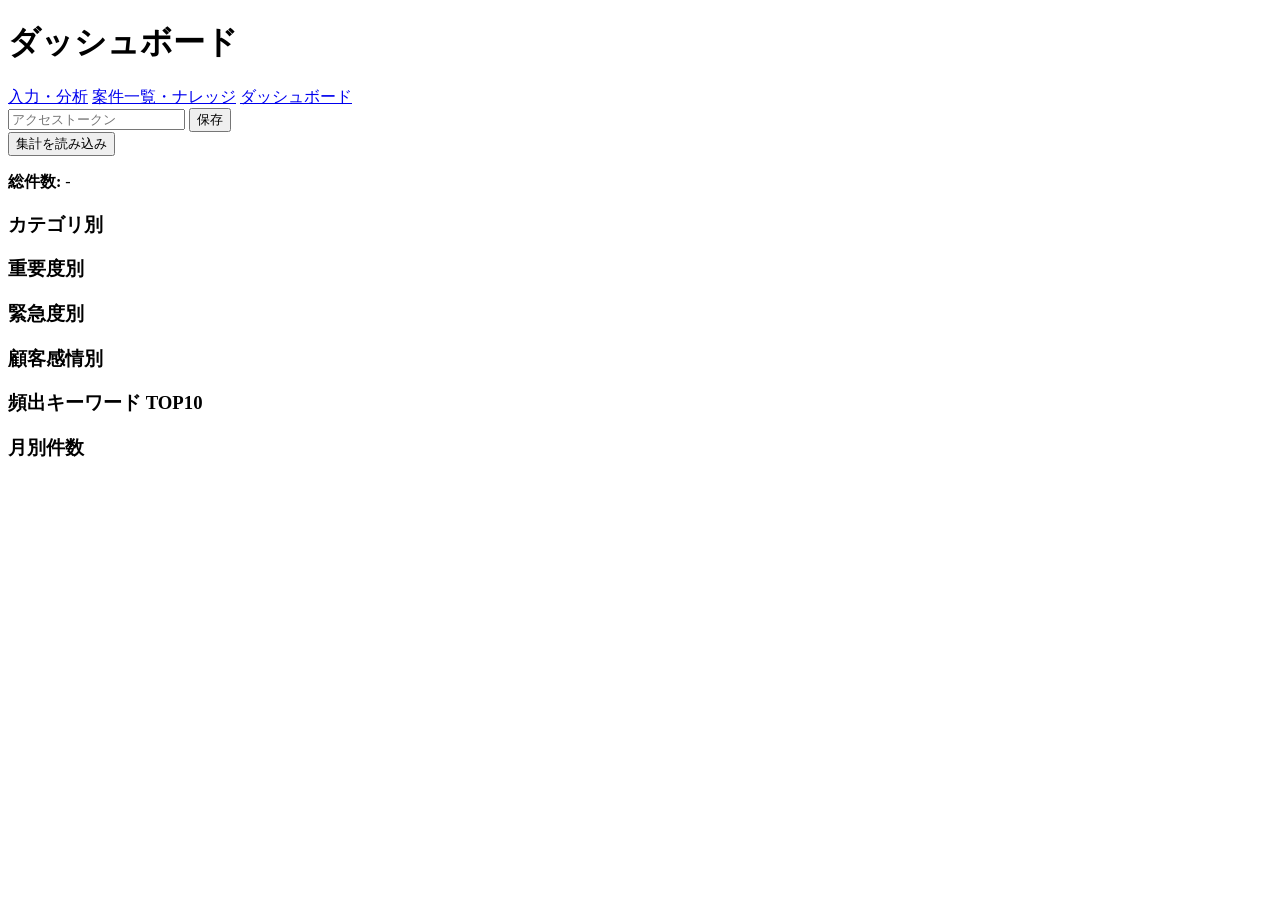
==== dashboard.html @ efa2e3e8 "Create dashboard.html" ====
<!DOCTYPE html>
<html lang="ja">
<head>
  <meta charset="UTF-8" />
  <meta name="viewport" content="width=device-width,initial-scale=1" />
  <title>ダッシュボード</title>
  <link rel="stylesheet" href="style.css" />
</head>
<body>
  <header class="topbar">
    <h1>ダッシュボード</h1>
    <nav>
      <a href="index.html">入力・分析</a>
      <a href="list.html">案件一覧・ナレッジ</a>
      <a href="dashboard.html" class="active">ダッシュボード</a>
    </nav>
    <div class="token-area">
      <input type="password" id="token" placeholder="アクセストークン" />
      <button id="saveToken">保存</button>
    </div>
  </header>

  <main class="container">
    <section class="card">
      <button id="loadBtn" class="primary">集計を読み込み</button>
      <p><strong>総件数:</strong> <span id="total">-</span></p>
      <div class="grid2">
        <div><h3>カテゴリ別</h3><div id="byCategory"></div></div>
        <div><h3>重要度別</h3><div id="bySeverity"></div></div>
        <div><h3>緊急度別</h3><div id="byUrgency"></div></div>
        <div><h3>顧客感情別</h3><div id="bySentiment"></div></div>
        <div><h3>頻出キーワード TOP10</h3><div id="keywords"></div></div>
        <div><h3>月別件数</h3><div id="monthly"></div></div>
      </div>
    </section>
  </main>

  <script src="dashboard.js"></script>
</body>
</html>
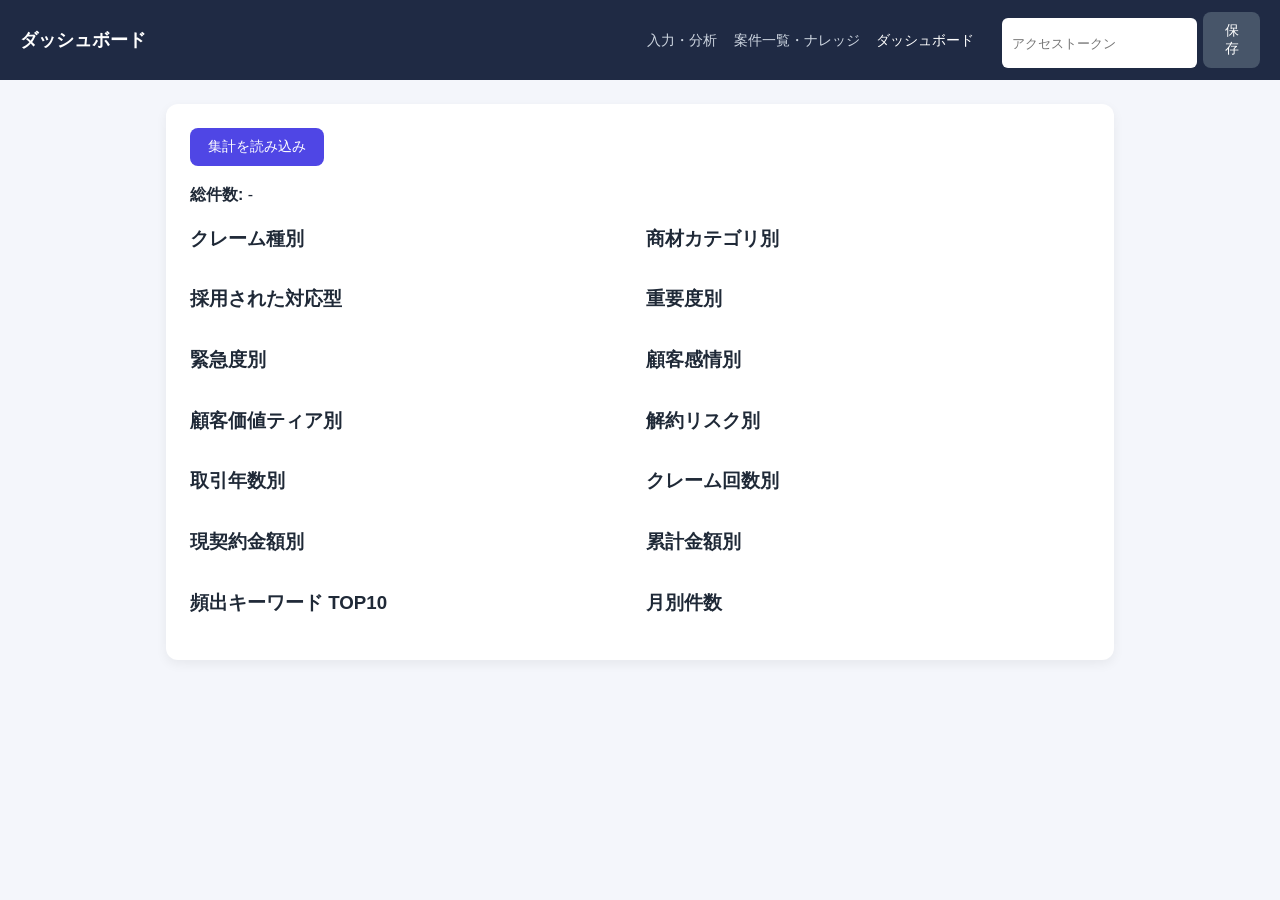
==== commit 28a5976b: "Update dashboard.html" ====
--- a/dashboard.html
+++ b/dashboard.html
@@ -25,10 +25,18 @@
       <button id="loadBtn" class="primary">集計を読み込み</button>
       <p><strong>総件数:</strong> <span id="total">-</span></p>
       <div class="grid2">
-        <div><h3>カテゴリ別</h3><div id="byCategory"></div></div>
+        <div><h3>クレーム種別</h3><div id="byClaimCategory"></div></div>
+        <div><h3>商材カテゴリ別</h3><div id="byProductCategory"></div></div>
+        <div><h3>採用された対応型</h3><div id="byAdoptedType"></div></div>
         <div><h3>重要度別</h3><div id="bySeverity"></div></div>
         <div><h3>緊急度別</h3><div id="byUrgency"></div></div>
         <div><h3>顧客感情別</h3><div id="bySentiment"></div></div>
+        <div><h3>顧客価値ティア別</h3><div id="byValueTier"></div></div>
+        <div><h3>解約リスク別</h3><div id="byChurnRisk"></div></div>
+        <div><h3>取引年数別</h3><div id="byTenure"></div></div>
+        <div><h3>クレーム回数別</h3><div id="byClaimCount"></div></div>
+        <div><h3>現契約金額別</h3><div id="byCurrentAmount"></div></div>
+        <div><h3>累計金額別</h3><div id="byTotalAmount"></div></div>
         <div><h3>頻出キーワード TOP10</h3><div id="keywords"></div></div>
         <div><h3>月別件数</h3><div id="monthly"></div></div>
       </div>
--- a/style.css
+++ b/style.css
@@ -0,0 +1,95 @@
+* { box-sizing: border-box; }
+body {
+  margin: 0;
+  font-family: -apple-system, "Helvetica Neue", "Hiragino Sans", sans-serif;
+  background: #f4f6fb;
+  color: #1f2937;
+  line-height: 1.6;
+}
+.topbar {
+  background: #1f2a44;
+  color: #fff;
+  padding: 12px 20px;
+  display: flex;
+  align-items: center;
+  gap: 16px;
+  flex-wrap: wrap;
+}
+.topbar h1 { margin: 0; font-size: 18px; flex: 1; }
+.topbar nav a {
+  color: #cdd5e0;
+  text-decoration: none;
+  margin-right: 12px;
+  font-size: 14px;
+}
+.topbar nav a.active, .topbar nav a:hover { color: #fff; }
+.token-area { display: flex; gap: 6px; }
+.token-area input {
+  padding: 6px 10px; border: 0; border-radius: 6px;
+  font-size: 13px;
+}
+.container { max-width: 980px; margin: 24px auto; padding: 0 16px; }
+.card {
+  background: #fff; border-radius: 12px; padding: 24px;
+  box-shadow: 0 4px 12px rgba(0,0,0,.06);
+  margin-bottom: 16px;
+}
+h2, h3 { margin-top: 0; }
+label { display: block; margin-bottom: 14px; font-weight: 600; font-size: 14px; }
+input, textarea, select {
+  width: 100%; padding: 10px;
+  border: 1px solid #cbd5e1; border-radius: 8px;
+  font-size: 14px; margin-top: 6px;
+  font-family: inherit;
+}
+button {
+  background: #475569; color: #fff; border: 0;
+  padding: 10px 18px; border-radius: 8px;
+  font-size: 14px; cursor: pointer;
+}
+button.primary { background: #4f46e5; }
+button.primary:hover { background: #4338ca; }
+button:disabled { opacity: .5; cursor: not-allowed; }
+.required { color: #d33; font-size: 12px; font-weight: 400; }
+.hidden { display: none; }
+.grid2 {
+  display: grid; grid-template-columns: 1fr 1fr; gap: 12px;
+}
+@media (max-width: 600px) { .grid2 { grid-template-columns: 1fr; } }
+.tag {
+  display: inline-block; padding: 2px 10px; border-radius: 999px;
+  font-size: 12px; margin-right: 6px; background: #eef;
+}
+.tag.高, .tag.緊急, .tag.強い不満 { background: #fde2e2; color: #c00; }
+.tag.中, .tag.通常, .tag.不満 { background: #fff3cd; color: #8a6d00; }
+.tag.低, .tag.中立, .tag.要望 { background: #e2f3e2; color: #2a7; }
+.proposal {
+  border: 1px solid #e2e8f0; border-radius: 10px;
+  padding: 14px; margin-bottom: 10px; background: #fafbff;
+}
+.proposal h4 { margin: 0 0 8px; color: #4f46e5; }
+.proposal .pc {
+  display: grid; grid-template-columns: 1fr 1fr; gap: 8px;
+  font-size: 13px; margin-top: 6px;
+}
+.proposal .pc div { padding: 6px 10px; border-radius: 6px; }
+.proposal .pros { background: #e8f5e8; }
+.proposal .cons { background: #fdecec; }
+.copy-btn {
+  background: #94a3b8; padding: 4px 10px; font-size: 12px;
+  margin-left: 8px;
+}
+.filters { display: flex; gap: 8px; flex-wrap: wrap; align-items: center; }
+.filters input, .filters select { width: auto; flex: 1 1 140px; }
+.item {
+  background: #fff; border-radius: 10px; padding: 14px;
+  margin-bottom: 10px; box-shadow: 0 2px 4px rgba(0,0,0,.04);
+}
+.item h3 { margin: 0 0 6px; font-size: 15px; }
+.bar {
+  height: 18px; background: #4f46e5; color: #fff;
+  font-size: 12px; padding: 0 6px; border-radius: 4px;
+  margin: 2px 0; white-space: nowrap;
+}
+.bar-row { display: flex; align-items: center; gap: 8px; font-size: 13px; }
+.bar-row .label { width: 100px; }
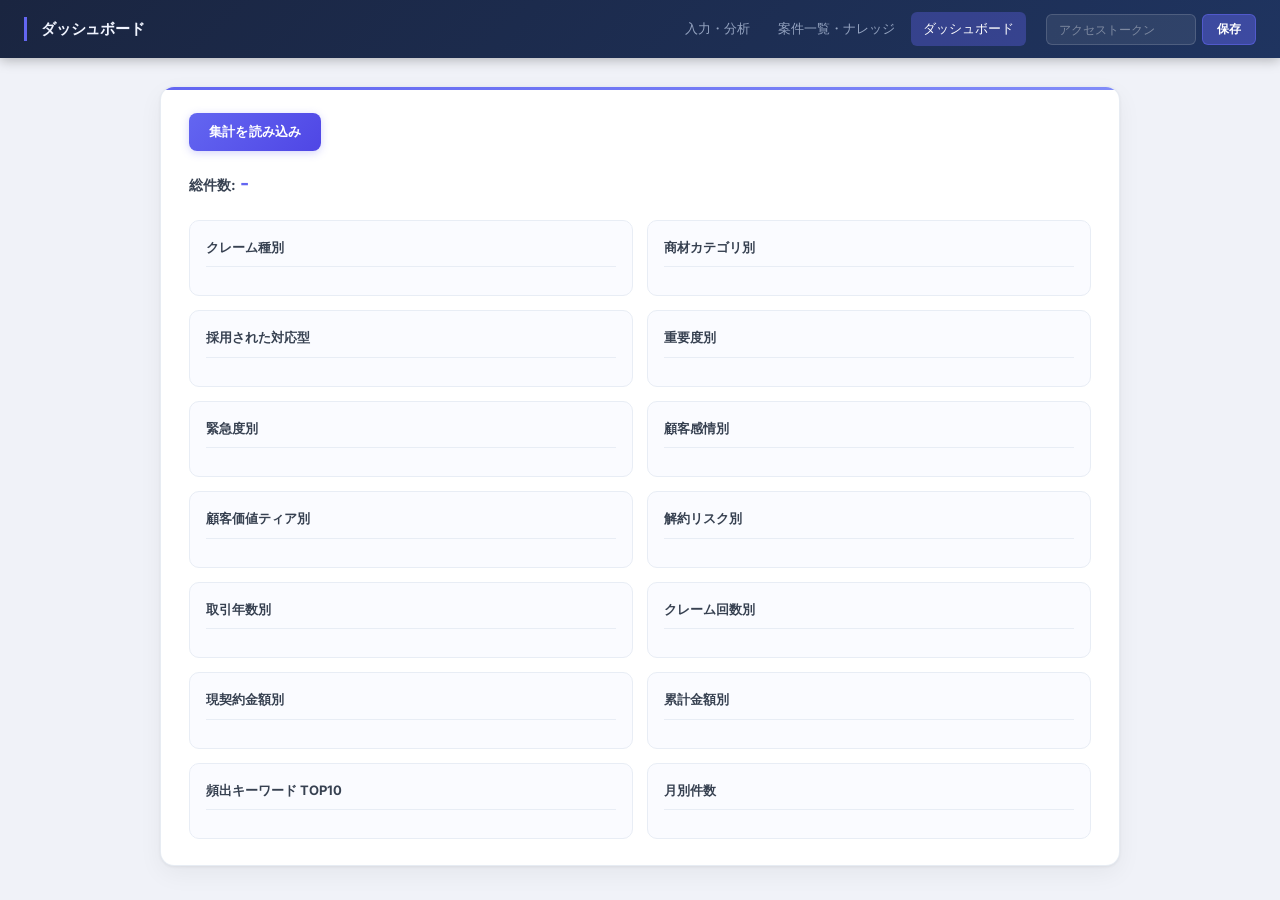
==== commit 140c0c9c: "Update dashboard.html" ====
--- a/dashboard.html
+++ b/dashboard.html
@@ -1,3 +1,5 @@
+<!-- Output: html -->
+<!-- File: dashboard.html -->
 <!DOCTYPE html>
 <html lang="ja">
 <head>
@@ -23,8 +25,8 @@
   <main class="container">
     <section class="card">
       <button id="loadBtn" class="primary">集計を読み込み</button>
-      <p><strong>総件数:</strong> <span id="total">-</span></p>
-      <div class="grid2">
+      <p class="dashboard-total"><strong>総件数:</strong> <span id="total">-</span></p>
+      <div class="grid2" style="margin-top:20px;">
         <div><h3>クレーム種別</h3><div id="byClaimCategory"></div></div>
         <div><h3>商材カテゴリ別</h3><div id="byProductCategory"></div></div>
         <div><h3>採用された対応型</h3><div id="byAdoptedType"></div></div>
--- a/style.css
+++ b/style.css
@@ -1,95 +1,749 @@
+/* File: style.css */
+@import url('https://fonts.googleapis.com/css2?family=Inter:wght@400;500;600;700&display=swap');
+
+/* ===========================
+   リセット・ベース
+   =========================== */
 * { box-sizing: border-box; }
+
 body {
   margin: 0;
-  font-family: -apple-system, "Helvetica Neue", "Hiragino Sans", sans-serif;
-  background: #f4f6fb;
-  color: #1f2937;
+  font-family: 'Inter', -apple-system, "Helvetica Neue", "Hiragino Sans", sans-serif;
+  background: #f0f2f8;
+  color: #1e2840;
+  line-height: 1.65;
+  -webkit-font-smoothing: antialiased;
+}
+
+/* ===========================
+   トップバー
+   =========================== */
+.topbar {
+  background: linear-gradient(135deg, #1a2540 0%, #1f3460 100%);
+  color: #fff;
+  padding: 0 24px;
+  height: 58px;
+  display: flex;
+  align-items: center;
+  gap: 20px;
+  flex-wrap: nowrap;
+  box-shadow: 0 2px 12px rgba(0,0,0,.28);
+  position: sticky;
+  top: 0;
+  z-index: 100;
+}
+
+.topbar h1 {
+  margin: 0;
+  font-size: 15px;
+  font-weight: 700;
+  flex: 1;
+  letter-spacing: -0.2px;
+  white-space: nowrap;
+  overflow: hidden;
+  text-overflow: ellipsis;
+  padding-left: 14px;
+  border-left: 3px solid #6366f1;
+  color: #f0f4ff;
+}
+
+.topbar nav {
+  display: flex;
+  gap: 4px;
+}
+
+.topbar nav a {
+  color: #94a3c0;
+  text-decoration: none;
+  font-size: 13px;
+  font-weight: 500;
+  padding: 6px 12px;
+  border-radius: 6px;
+  transition: background 0.2s, color 0.2s;
+  white-space: nowrap;
+}
+
+.topbar nav a:hover {
+  color: #fff;
+  background: rgba(255,255,255,.08);
+}
+
+.topbar nav a.active {
+  color: #fff;
+  background: rgba(99,102,241,.35);
+}
+
+.token-area {
+  display: flex;
+  gap: 6px;
+  flex-shrink: 0;
+}
+
+.token-area input {
+  padding: 6px 12px;
+  border: 1px solid rgba(255,255,255,.15);
+  border-radius: 6px;
+  font-size: 12px;
+  background: rgba(255,255,255,.08);
+  color: #fff;
+  width: 150px;
+  transition: border-color 0.2s, background 0.2s;
+  margin-top: 0;
+}
+
+.token-area input::placeholder { color: rgba(255,255,255,.38); }
+
+.token-area input:focus {
+  outline: none;
+  border-color: #6366f1;
+  background: rgba(255,255,255,.13);
+  box-shadow: none;
+}
+
+.token-area button {
+  padding: 6px 14px;
+  font-size: 12px;
+  font-weight: 600;
+  background: rgba(99,102,241,.45);
+  border: 1px solid rgba(99,102,241,.55);
+  color: #fff;
+  border-radius: 6px;
+  cursor: pointer;
+  transition: background 0.2s;
+  transform: none;
+  box-shadow: none;
+  letter-spacing: 0;
+}
+
+.token-area button:hover {
+  background: rgba(99,102,241,.7);
+  transform: none;
+  box-shadow: none;
+}
+
+/* ===========================
+   コンテナ
+   =========================== */
+.container {
+  max-width: 1000px;
+  margin: 28px auto;
+  padding: 0 20px;
+}
+
+/* ===========================
+   カード
+   =========================== */
+.card {
+  background: #fff;
+  border-radius: 14px;
+  padding: 26px 28px;
+  box-shadow: 0 1px 3px rgba(0,0,0,.06), 0 8px 24px rgba(0,0,0,.05);
+  margin-bottom: 18px;
+  border: 1px solid rgba(226,232,240,.8);
+  position: relative;
+  overflow: hidden;
+}
+
+.card::before {
+  content: '';
+  position: absolute;
+  top: 0; left: 0; right: 0;
+  height: 3px;
+  background: linear-gradient(90deg, #6366f1, #818cf8);
+  border-radius: 14px 14px 0 0;
+}
+
+/* ===========================
+   通知カード
+   =========================== */
+.notice {
+  background: linear-gradient(135deg, #fffbeb 0%, #fef9e4 100%);
+  border: 1px solid rgba(245,158,11,.25);
+  border-left: 4px solid #f59e0b;
+}
+
+.notice::before { display: none; }
+
+.notice strong {
+  color: #92400e;
+  font-size: 14px;
+}
+
+.notice ul {
+  margin: 10px 0 0 20px;
+  padding: 0;
+}
+
+.notice ul li {
+  font-size: 13px;
+  color: #78350f;
+  margin-bottom: 5px;
   line-height: 1.6;
 }
-.topbar {
-  background: #1f2a44;
+
+/* ===========================
+   見出し
+   =========================== */
+h2 {
+  margin: 0 0 18px;
+  font-size: 15px;
+  font-weight: 700;
+  color: #1e2840;
+  display: flex;
+  align-items: center;
+  gap: 9px;
+}
+
+h2::before {
+  content: '';
+  display: inline-block;
+  width: 4px;
+  height: 17px;
+  background: linear-gradient(180deg, #6366f1, #818cf8);
+  border-radius: 2px;
+  flex-shrink: 0;
+}
+
+h3 {
+  margin: 22px 0 10px;
+  font-size: 14px;
+  font-weight: 700;
+  color: #374151;
+}
+
+/* ===========================
+   フォーム要素
+   =========================== */
+label {
+  display: block;
+  margin-bottom: 14px;
+  font-weight: 600;
+  font-size: 13px;
+  color: #374151;
+}
+
+input,
+textarea,
+select {
+  width: 100%;
+  padding: 10px 13px;
+  border: 1.5px solid #e2e8f0;
+  border-radius: 8px;
+  font-size: 14px;
+  margin-top: 6px;
+  font-family: inherit;
+  color: #1e2840;
+  background: #fafbff;
+  transition: border-color 0.2s, box-shadow 0.2s, background 0.2s;
+  appearance: none;
+  -webkit-appearance: none;
+}
+
+select {
+  background-image: url("data:image/svg+xml,%3Csvg xmlns='http://www.w3.org/2000/svg' width='12' height='7' viewBox='0 0 12 7'%3E%3Cpath d='M1 1l5 5 5-5' stroke='%236b7280' stroke-width='1.5' fill='none' stroke-linecap='round' stroke-linejoin='round'/%3E%3C/svg%3E");
+  background-repeat: no-repeat;
+  background-position: right 12px center;
+  padding-right: 34px;
+  cursor: pointer;
+}
+
+input:focus,
+textarea:focus,
+select:focus {
+  outline: none;
+  border-color: #6366f1;
+  background: #fff;
+  box-shadow: 0 0 0 3px rgba(99,102,241,.12);
+}
+
+textarea {
+  resize: vertical;
+  min-height: 120px;
+  line-height: 1.65;
+}
+
+/* ===========================
+   ボタン（共通）
+   =========================== */
+button {
+  background: #64748b;
   color: #fff;
-  padding: 12px 20px;
-  display: flex;
+  border: 0;
+  padding: 10px 20px;
+  border-radius: 8px;
+  font-size: 13px;
+  font-weight: 600;
+  cursor: pointer;
+  letter-spacing: 0.2px;
+  transition: transform 0.15s, box-shadow 0.15s, background 0.2s;
+}
+
+button:hover:not(:disabled) {
+  transform: translateY(-1px);
+  box-shadow: 0 4px 12px rgba(0,0,0,.15);
+}
+
+button:active:not(:disabled) {
+  transform: translateY(0);
+  box-shadow: none;
+}
+
+button:disabled {
+  opacity: .42;
+  cursor: not-allowed;
+  transform: none !important;
+  box-shadow: none !important;
+}
+
+/* プライマリボタン */
+button.primary {
+  background: linear-gradient(135deg, #6366f1 0%, #4f46e5 100%);
+  box-shadow: 0 2px 8px rgba(99,102,241,.28);
+}
+
+button.primary:hover:not(:disabled) {
+  background: linear-gradient(135deg, #818cf8 0%, #6366f1 100%);
+  box-shadow: 0 4px 16px rgba(99,102,241,.38);
+}
+
+/* 採用ボタン（小） */
+.copy-btn {
+  background: linear-gradient(135deg, #e0e7ff 0%, #c7d2fe 100%);
+  color: #4338ca;
+  padding: 5px 12px;
+  font-size: 12px;
+  font-weight: 600;
+  border: 1px solid rgba(99,102,241,.25);
+  border-radius: 6px;
+  margin-left: 8px;
+  transition: background 0.2s, transform 0.15s, box-shadow 0.15s;
+}
+
+.copy-btn:hover:not(:disabled) {
+  background: linear-gradient(135deg, #c7d2fe 0%, #a5b4fc 100%);
+  color: #3730a3;
+  transform: translateY(-1px);
+  box-shadow: 0 2px 8px rgba(99,102,241,.22);
+}
+
+/* 削除ボタン */
+.del-btn {
+  background: linear-gradient(135deg, #ef4444 0%, #dc2626 100%);
+  color: #fff;
+  padding: 5px 12px;
+  font-size: 12px;
+  font-weight: 600;
+  border-radius: 6px;
+  border: none;
+  float: right;
+  box-shadow: 0 2px 6px rgba(220,38,38,.2);
+  transition: background 0.2s, transform 0.15s, box-shadow 0.15s;
+}
+
+.del-btn:hover:not(:disabled) {
+  background: linear-gradient(135deg, #f87171 0%, #ef4444 100%);
+  transform: translateY(-1px);
+  box-shadow: 0 4px 10px rgba(220,38,38,.3);
+}
+
+/* ===========================
+   ユーティリティ
+   =========================== */
+.required {
+  color: #ef4444;
+  font-size: 11px;
+  font-weight: 500;
+  background: #fef2f2;
+  padding: 2px 7px;
+  border-radius: 4px;
+  margin-left: 6px;
+  border: 1px solid rgba(239,68,68,.15);
+}
+
+.hidden { display: none !important; }
+
+.no-data {
+  color: #94a3b8;
+  font-size: 13px;
+  text-align: center;
+  padding: 12px 0;
+}
+
+.empty-state {
+  padding: 40px 20px;
+  text-align: center;
+  color: #94a3b8;
+  font-size: 14px;
+}
+
+/* ===========================
+   グリッド
+   =========================== */
+.grid2 {
+  display: grid;
+  grid-template-columns: 1fr 1fr;
+  gap: 14px;
+}
+
+@media (max-width: 700px) {
+  .grid2 { grid-template-columns: 1fr; }
+  .topbar {
+    flex-wrap: wrap;
+    height: auto;
+    padding: 10px 14px;
+    gap: 10px;
+  }
+  .topbar h1 { font-size: 13px; }
+  .container { margin: 14px auto; padding: 0 12px; }
+  .card { padding: 18px 16px; }
+}
+
+/* ===========================
+   タグ・バッジ
+   =========================== */
+.tag {
+  display: inline-flex;
   align-items: center;
-  gap: 16px;
+  padding: 3px 10px;
+  border-radius: 999px;
+  font-size: 11px;
+  font-weight: 600;
+  margin-right: 5px;
+  margin-bottom: 4px;
+  background: #eef0ff;
+  color: #4338ca;
+  border: 1px solid rgba(99,102,241,.18);
+  letter-spacing: 0.1px;
+}
+
+.tag.高, .tag.緊急, .tag.強い不満 {
+  background: #fff1f2;
+  color: #be123c;
+  border-color: rgba(190,18,60,.18);
+}
+
+.tag.中, .tag.通常, .tag.不満 {
+  background: #fffbeb;
+  color: #92400e;
+  border-color: rgba(245,158,11,.18);
+}
+
+.tag.低, .tag.中立, .tag.要望 {
+  background: #f0fdf4;
+  color: #15803d;
+  border-color: rgba(22,163,74,.18);
+}
+
+.tag-claim {
+  background: #eef2ff;
+  color: #3730a3;
+  font-weight: 700;
+  border-color: rgba(55,48,163,.2);
+}
+
+.tag-type {
+  background: #fdf4ff;
+  color: #86198f;
+  font-weight: 700;
+  border-color: rgba(134,25,143,.2);
+}
+
+/* ===========================
+   PIIワーニング
+   =========================== */
+.pii-warn {
+  background: linear-gradient(135deg, #fff1f2 0%, #ffe4e6 100%);
+  color: #9f1239;
+  border-left: 4px solid #f43f5e;
+  padding: 12px 16px;
+  border-radius: 8px;
+  margin: 10px 0;
+  font-size: 13px;
+  box-shadow: 0 2px 8px rgba(244,63,94,.08);
+}
+
+.pii-warn ul {
+  margin: 6px 0 0 18px;
+  padding: 0;
+}
+
+/* ===========================
+   分析結果エリア
+   =========================== */
+#analysisArea {
+  background: #f8f9ff;
+  border: 1px solid #e0e4f5;
+  border-radius: 10px;
+  padding: 16px 18px;
+  margin-bottom: 16px;
+}
+
+#analysisArea p {
+  margin: 0 0 10px;
+  font-size: 14px;
+  line-height: 1.75;
+}
+
+#analysisArea p:last-child { margin-bottom: 0; }
+
+/* ===========================
+   ローディング
+   =========================== */
+#loading {
+  display: flex;
+  align-items: center;
+  gap: 10px;
+  color: #6366f1;
+  font-size: 14px;
+  font-weight: 500;
+  margin-top: 12px;
+}
+
+#loading::before {
+  content: '';
+  display: inline-block;
+  width: 18px;
+  height: 18px;
+  border: 2.5px solid #c7d2fe;
+  border-top-color: #6366f1;
+  border-radius: 50%;
+  animation: spin 0.75s linear infinite;
+  flex-shrink: 0;
+}
+
+@keyframes spin {
+  to { transform: rotate(360deg); }
+}
+
+/* ===========================
+   提案カード
+   =========================== */
+.proposal {
+  border: 1px solid #e8edf5;
+  border-left: 4px solid #6366f1;
+  border-radius: 10px;
+  padding: 16px 18px;
+  margin-bottom: 12px;
+  background: #fafbff;
+  transition: box-shadow 0.2s, transform 0.2s;
+}
+
+.proposal:hover {
+  box-shadow: 0 4px 18px rgba(99,102,241,.1);
+  transform: translateY(-1px);
+}
+
+.proposal h4 {
+  margin: 0 0 10px;
+  display: flex;
+  align-items: center;
+  gap: 8px;
   flex-wrap: wrap;
-}
-.topbar h1 { margin: 0; font-size: 18px; flex: 1; }
-.topbar nav a {
-  color: #cdd5e0;
-  text-decoration: none;
-  margin-right: 12px;
-  font-size: 14px;
-}
-.topbar nav a.active, .topbar nav a:hover { color: #fff; }
-.token-area { display: flex; gap: 6px; }
-.token-area input {
-  padding: 6px 10px; border: 0; border-radius: 6px;
-  font-size: 13px;
-}
-.container { max-width: 980px; margin: 24px auto; padding: 0 16px; }
-.card {
-  background: #fff; border-radius: 12px; padding: 24px;
-  box-shadow: 0 4px 12px rgba(0,0,0,.06);
-  margin-bottom: 16px;
-}
-h2, h3 { margin-top: 0; }
-label { display: block; margin-bottom: 14px; font-weight: 600; font-size: 14px; }
-input, textarea, select {
-  width: 100%; padding: 10px;
-  border: 1px solid #cbd5e1; border-radius: 8px;
-  font-size: 14px; margin-top: 6px;
-  font-family: inherit;
-}
-button {
-  background: #475569; color: #fff; border: 0;
-  padding: 10px 18px; border-radius: 8px;
-  font-size: 14px; cursor: pointer;
-}
-button.primary { background: #4f46e5; }
-button.primary:hover { background: #4338ca; }
-button:disabled { opacity: .5; cursor: not-allowed; }
-.required { color: #d33; font-size: 12px; font-weight: 400; }
-.hidden { display: none; }
-.grid2 {
-  display: grid; grid-template-columns: 1fr 1fr; gap: 12px;
-}
-@media (max-width: 600px) { .grid2 { grid-template-columns: 1fr; } }
-.tag {
-  display: inline-block; padding: 2px 10px; border-radius: 999px;
-  font-size: 12px; margin-right: 6px; background: #eef;
-}
-.tag.高, .tag.緊急, .tag.強い不満 { background: #fde2e2; color: #c00; }
-.tag.中, .tag.通常, .tag.不満 { background: #fff3cd; color: #8a6d00; }
-.tag.低, .tag.中立, .tag.要望 { background: #e2f3e2; color: #2a7; }
-.proposal {
-  border: 1px solid #e2e8f0; border-radius: 10px;
-  padding: 14px; margin-bottom: 10px; background: #fafbff;
-}
-.proposal h4 { margin: 0 0 8px; color: #4f46e5; }
+  font-size: 14px;
+}
+
 .proposal .pc {
-  display: grid; grid-template-columns: 1fr 1fr; gap: 8px;
-  font-size: 13px; margin-top: 6px;
-}
-.proposal .pc div { padding: 6px 10px; border-radius: 6px; }
-.proposal .pros { background: #e8f5e8; }
-.proposal .cons { background: #fdecec; }
-.copy-btn {
-  background: #94a3b8; padding: 4px 10px; font-size: 12px;
-  margin-left: 8px;
-}
-.filters { display: flex; gap: 8px; flex-wrap: wrap; align-items: center; }
-.filters input, .filters select { width: auto; flex: 1 1 140px; }
+  display: grid;
+  grid-template-columns: 1fr 1fr;
+  gap: 10px;
+  font-size: 13px;
+  margin-top: 10px;
+}
+
+.proposal .pc div {
+  padding: 9px 13px;
+  border-radius: 8px;
+  line-height: 1.55;
+}
+
+.proposal .pros {
+  background: linear-gradient(135deg, #f0fdf4 0%, #dcfce7 100%);
+  color: #14532d;
+  border: 1px solid rgba(22,163,74,.13);
+}
+
+.proposal .cons {
+  background: linear-gradient(135deg, #fff1f2 0%, #ffe4e6 100%);
+  color: #7f1d1d;
+  border: 1px solid rgba(244,63,94,.13);
+}
+
+/* ===========================
+   アクションリスト
+   =========================== */
+#actionsArea {
+  padding-left: 22px;
+  margin: 0;
+}
+
+#actionsArea li {
+  font-size: 14px;
+  color: #374151;
+  margin-bottom: 7px;
+  line-height: 1.65;
+}
+
+/* ===========================
+   フィルター（案件一覧ページ）
+   =========================== */
+.filters {
+  display: flex;
+  gap: 10px;
+  flex-wrap: wrap;
+  align-items: flex-end;
+}
+
+.filters input,
+.filters select {
+  width: auto;
+  flex: 1 1 140px;
+  margin-top: 0;
+  font-size: 13px;
+  padding: 8px 12px;
+}
+
+.filters select {
+  padding-right: 30px;
+}
+
+.filters button {
+  flex-shrink: 0;
+}
+
+/* ===========================
+   ナレッジ・案件アイテムカード
+   =========================== */
 .item {
-  background: #fff; border-radius: 10px; padding: 14px;
-  margin-bottom: 10px; box-shadow: 0 2px 4px rgba(0,0,0,.04);
-}
-.item h3 { margin: 0 0 6px; font-size: 15px; }
+  background: #fff;
+  border-radius: 12px;
+  padding: 18px 20px;
+  margin-bottom: 12px;
+  box-shadow: 0 1px 3px rgba(0,0,0,.05), 0 4px 14px rgba(0,0,0,.04);
+  border: 1px solid #e8edf5;
+  border-left: 3px solid #818cf8;
+  transition: box-shadow 0.2s, transform 0.2s;
+  overflow: hidden;
+}
+
+.item:hover {
+  box-shadow: 0 4px 18px rgba(99,102,241,.09);
+  transform: translateY(-1px);
+}
+
+.item h3 {
+  margin: 0 0 8px;
+  font-size: 14px;
+  font-weight: 700;
+  color: #1e2840;
+  line-height: 1.5;
+  display: flex;
+  align-items: flex-start;
+  gap: 8px;
+  flex-wrap: wrap;
+}
+
+.item p {
+  font-size: 13px;
+  color: #64748b;
+  margin: 0 0 6px;
+  line-height: 1.6;
+}
+
+.item details {
+  margin-top: 10px;
+}
+
+.item details summary {
+  font-size: 13px;
+  font-weight: 600;
+  color: #6366f1;
+  cursor: pointer;
+  user-select: none;
+  padding: 4px 0;
+}
+
+.item details summary:hover { color: #4f46e5; }
+
+.item details p {
+  margin: 8px 0 0;
+  padding: 12px 14px;
+  background: #f8f9ff;
+  border-radius: 8px;
+  border: 1px solid #e0e4f5;
+  font-size: 13px;
+  color: #374151;
+  line-height: 1.7;
+}
+
+.item small {
+  font-size: 11px;
+  color: #94a3b8;
+}
+
+/* ===========================
+   ダッシュボード
+   =========================== */
+.dashboard-total {
+  margin: 16px 0 0;
+  font-size: 14px;
+  color: #374151;
+}
+
+.dashboard-total span {
+  color: #6366f1;
+  font-size: 20px;
+  font-weight: 700;
+}
+
+.grid2 > div {
+  background: #fafbff;
+  border: 1px solid #e8edf5;
+  border-radius: 10px;
+  padding: 16px;
+}
+
+.grid2 > div h3 {
+  margin: 0 0 12px;
+  font-size: 13px;
+  font-weight: 700;
+  color: #374151;
+  padding-bottom: 8px;
+  border-bottom: 1px solid #e8edf5;
+}
+
+/* ===========================
+   バーチャート（ダッシュボード）
+   =========================== */
 .bar {
-  height: 18px; background: #4f46e5; color: #fff;
-  font-size: 12px; padding: 0 6px; border-radius: 4px;
-  margin: 2px 0; white-space: nowrap;
-}
-.bar-row { display: flex; align-items: center; gap: 8px; font-size: 13px; }
-.bar-row .label { width: 100px; }
+  height: 20px;
+  background: linear-gradient(90deg, #6366f1, #818cf8);
+  color: #fff;
+  font-size: 11px;
+  font-weight: 700;
+  padding: 0 8px;
+  border-radius: 5px;
+  margin: 2px 0;
+  white-space: nowrap;
+  min-width: 28px;
+  display: flex;
+  align-items: center;
+  box-shadow: 0 2px 5px rgba(99,102,241,.22);
+}
+
+.bar-row {
+  display: flex;
+  align-items: center;
+  gap: 10px;
+  font-size: 13px;
+  margin-bottom: 5px;
+}
+
+.bar-row .label {
+  width: 140px;
+  color: #475569;
+  font-weight: 500;
+  flex-shrink: 0;
+  overflow: hidden;
+  text-overflow: ellipsis;
+  white-space: nowrap;
+}
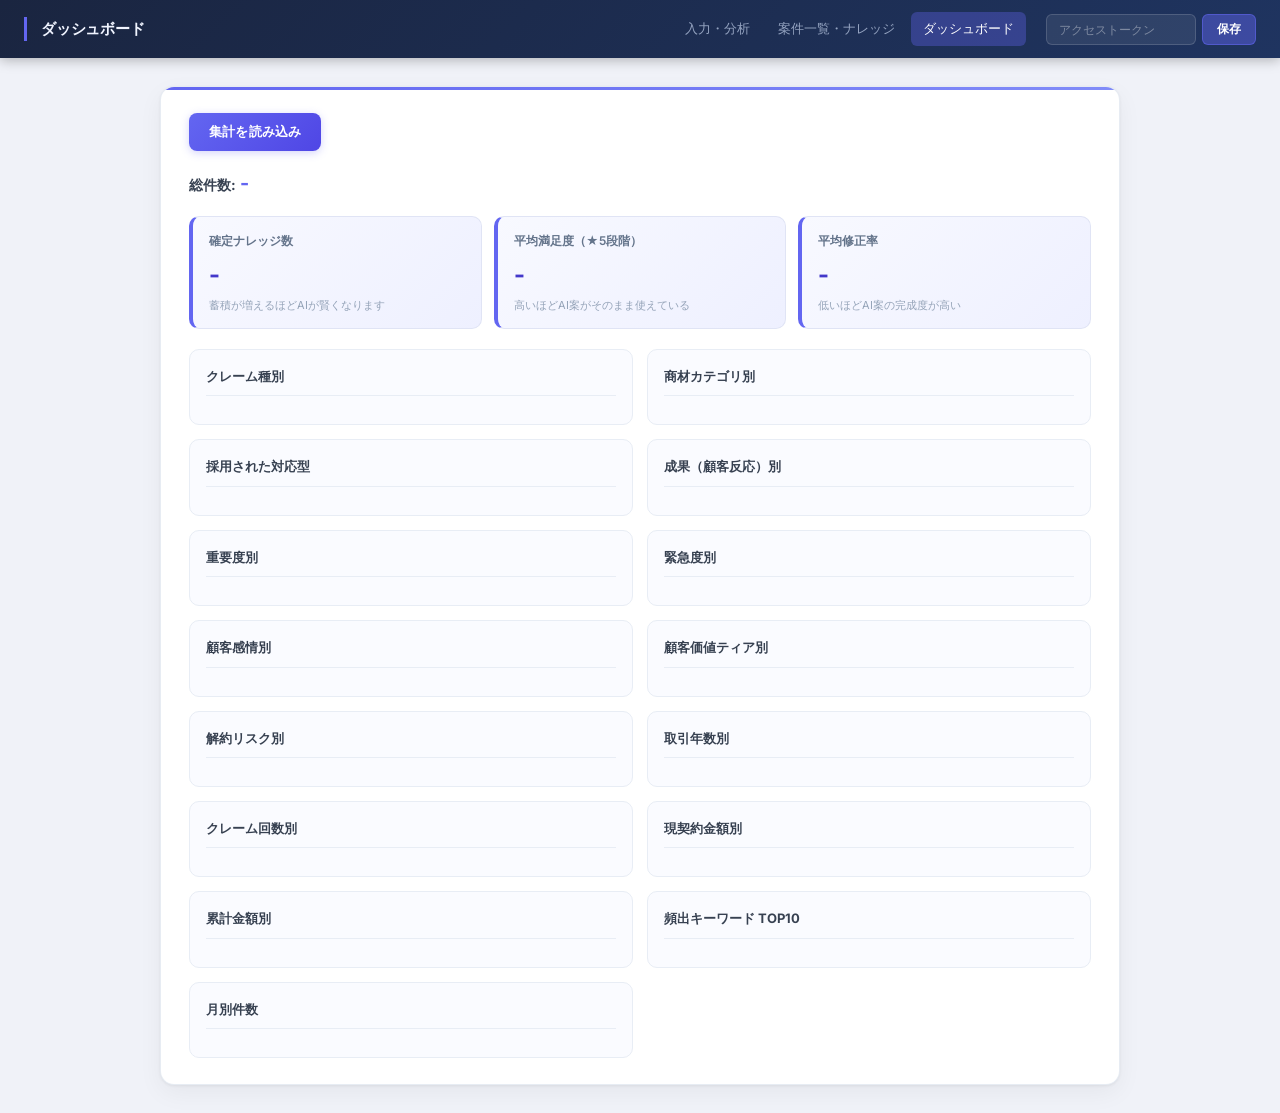
==== commit 5be1b68b: "Enhance dashboard with new metric cards Added metric cards for knowledge count, average satisfaction" ====
--- a/dashboard.html
+++ b/dashboard.html
@@ -26,10 +26,30 @@
     <section class="card">
       <button id="loadBtn" class="primary">集計を読み込み</button>
       <p class="dashboard-total"><strong>総件数:</strong> <span id="total">-</span></p>
+
+      <div class="loop-metrics" style="margin-top:16px;">
+        <div class="metric-card">
+          <div class="metric-label">確定ナレッジ数</div>
+          <div class="metric-value" id="mKnowledge">-</div>
+          <div class="metric-sub">蓄積が増えるほどAIが賢くなります</div>
+        </div>
+        <div class="metric-card">
+          <div class="metric-label">平均満足度（★5段階）</div>
+          <div class="metric-value" id="mRating">-</div>
+          <div class="metric-sub">高いほどAI案がそのまま使えている</div>
+        </div>
+        <div class="metric-card">
+          <div class="metric-label">平均修正率</div>
+          <div class="metric-value" id="mEdit">-</div>
+          <div class="metric-sub">低いほどAI案の完成度が高い</div>
+        </div>
+      </div>
+
       <div class="grid2" style="margin-top:20px;">
         <div><h3>クレーム種別</h3><div id="byClaimCategory"></div></div>
         <div><h3>商材カテゴリ別</h3><div id="byProductCategory"></div></div>
         <div><h3>採用された対応型</h3><div id="byAdoptedType"></div></div>
+        <div><h3>成果（顧客反応）別</h3><div id="byOutcome"></div></div>
         <div><h3>重要度別</h3><div id="bySeverity"></div></div>
         <div><h3>緊急度別</h3><div id="byUrgency"></div></div>
         <div><h3>顧客感情別</h3><div id="bySentiment"></div></div>
--- a/style.css
+++ b/style.css
@@ -324,6 +324,26 @@
   color: #3730a3;
   transform: translateY(-1px);
   box-shadow: 0 2px 8px rgba(99,102,241,.22);
+}
+
+/* クリップボードコピーボタン（小） */
+.clip-btn {
+  background: #f1f5f9;
+  color: #475569;
+  padding: 5px 12px;
+  font-size: 12px;
+  font-weight: 600;
+  border: 1px solid #e2e8f0;
+  border-radius: 6px;
+  margin-left: 6px;
+  transition: background 0.2s, transform 0.15s, box-shadow 0.15s;
+}
+
+.clip-btn:hover:not(:disabled) {
+  background: #e2e8f0;
+  color: #1e2840;
+  transform: translateY(-1px);
+  box-shadow: 0 2px 8px rgba(0,0,0,.1);
 }
 
 /* 削除ボタン */
@@ -584,6 +604,111 @@
 }
 
 /* ===========================
+   評価スター（Closed Loop: Evaluate）
+   =========================== */
+.rating-stars {
+  display: flex;
+  align-items: center;
+  gap: 4px;
+  margin-top: 6px;
+}
+
+.rating-stars .star {
+  background: transparent;
+  border: none;
+  padding: 2px 4px;
+  font-size: 22px;
+  line-height: 1;
+  color: #d1d5db;
+  cursor: pointer;
+  transition: transform 0.1s, color 0.15s;
+  box-shadow: none;
+}
+
+.rating-stars .star:hover:not(:disabled) {
+  transform: scale(1.15);
+  box-shadow: none;
+}
+
+.rating-stars .star.on {
+  color: #f59e0b;
+}
+
+.rating-hint {
+  margin-left: 10px;
+  font-size: 12px;
+  font-weight: 500;
+  color: #64748b;
+}
+
+/* ===========================
+   トースト通知
+   =========================== */
+.toast {
+  position: fixed;
+  left: 50%;
+  bottom: 28px;
+  transform: translateX(-50%) translateY(20px);
+  background: #1e2840;
+  color: #fff;
+  padding: 12px 22px;
+  border-radius: 10px;
+  font-size: 13px;
+  font-weight: 600;
+  box-shadow: 0 8px 28px rgba(0,0,0,.28);
+  opacity: 0;
+  transition: opacity 0.25s, transform 0.25s;
+  z-index: 999;
+  max-width: 90vw;
+  text-align: center;
+}
+
+.toast.show {
+  opacity: 1;
+  transform: translateX(-50%) translateY(0);
+}
+
+/* ===========================
+   Closed Loop 指標カード（ダッシュボード）
+   =========================== */
+.loop-metrics {
+  display: grid;
+  grid-template-columns: repeat(3, 1fr);
+  gap: 12px;
+}
+
+@media (max-width: 700px) {
+  .loop-metrics { grid-template-columns: 1fr; }
+}
+
+.metric-card {
+  background: linear-gradient(135deg, #f8f9ff 0%, #eef0ff 100%);
+  border: 1px solid #e0e4f5;
+  border-left: 4px solid #6366f1;
+  border-radius: 10px;
+  padding: 14px 16px;
+}
+
+.metric-label {
+  font-size: 12px;
+  font-weight: 600;
+  color: #64748b;
+}
+
+.metric-value {
+  font-size: 24px;
+  font-weight: 700;
+  color: #4338ca;
+  margin: 4px 0;
+}
+
+.metric-sub {
+  font-size: 11px;
+  color: #94a3b8;
+  line-height: 1.4;
+}
+
+/* ===========================
    フィルター（案件一覧ページ）
    =========================== */
 .filters {
